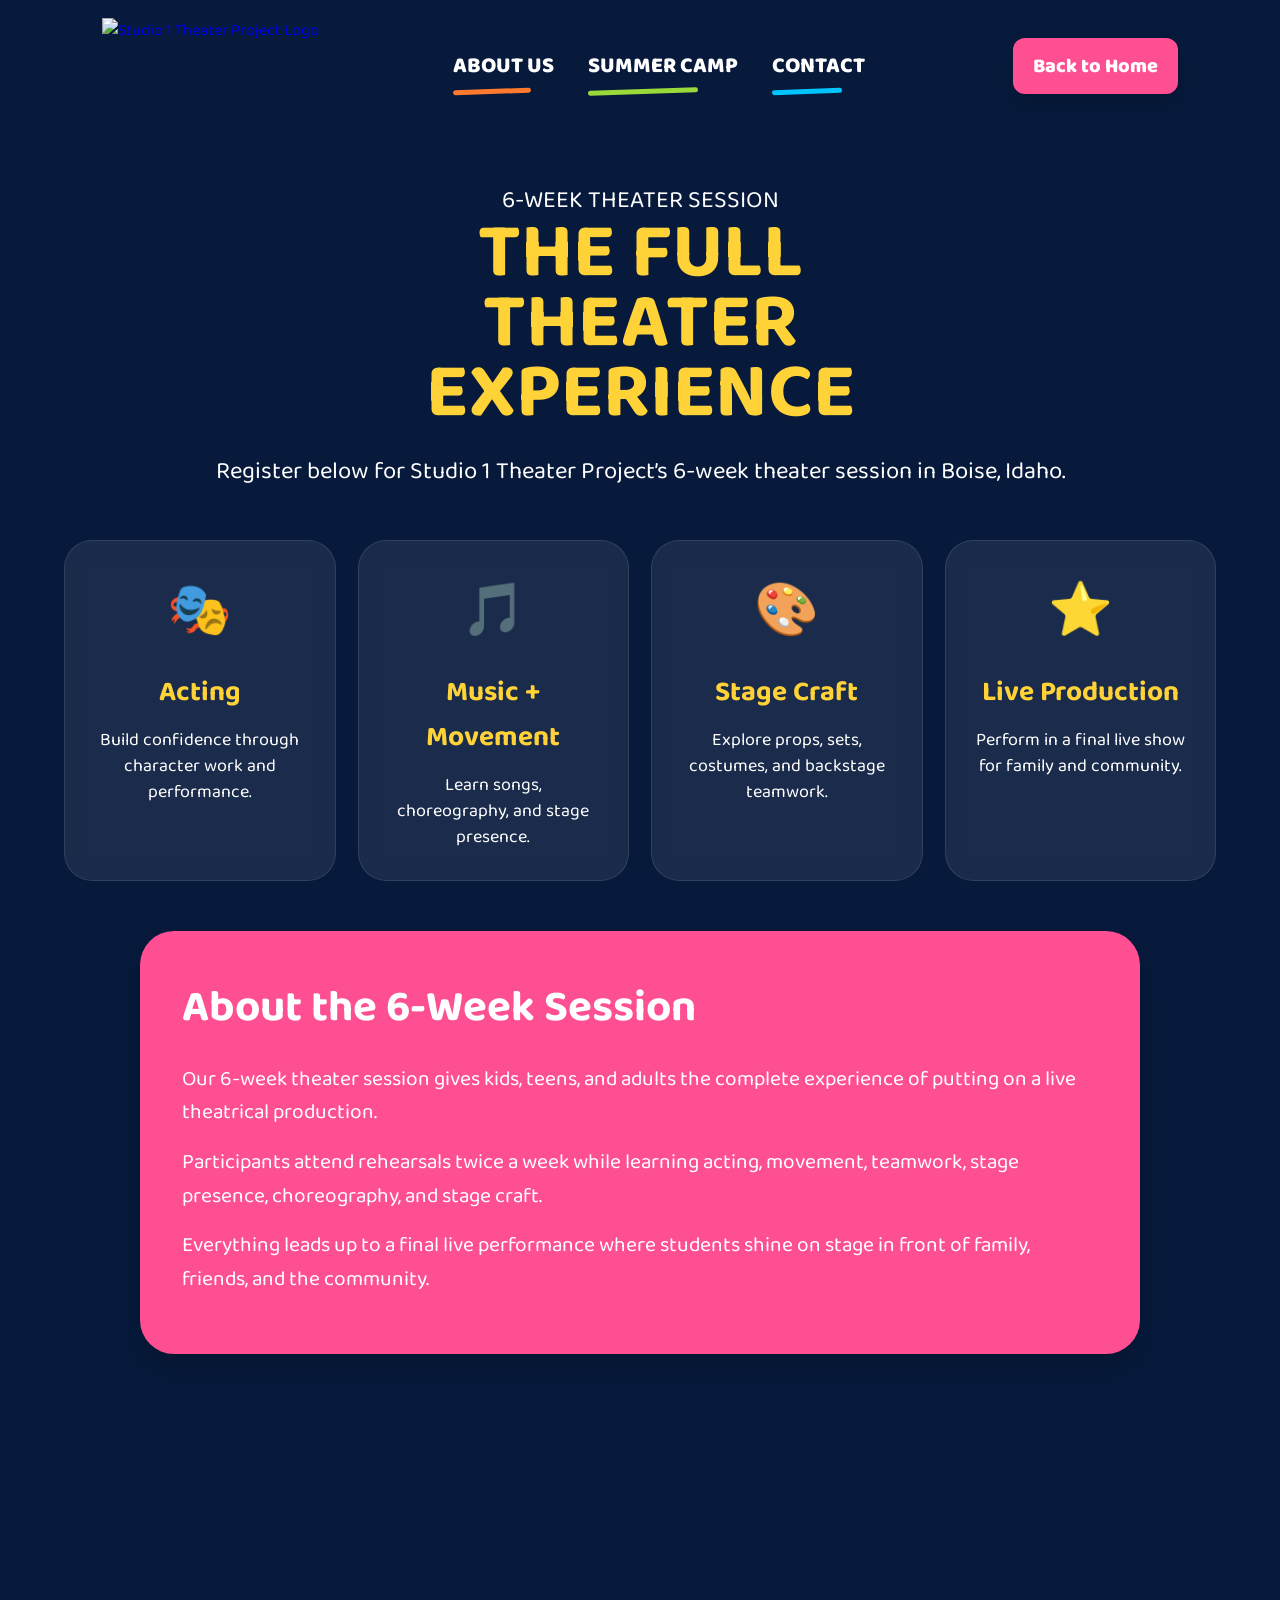
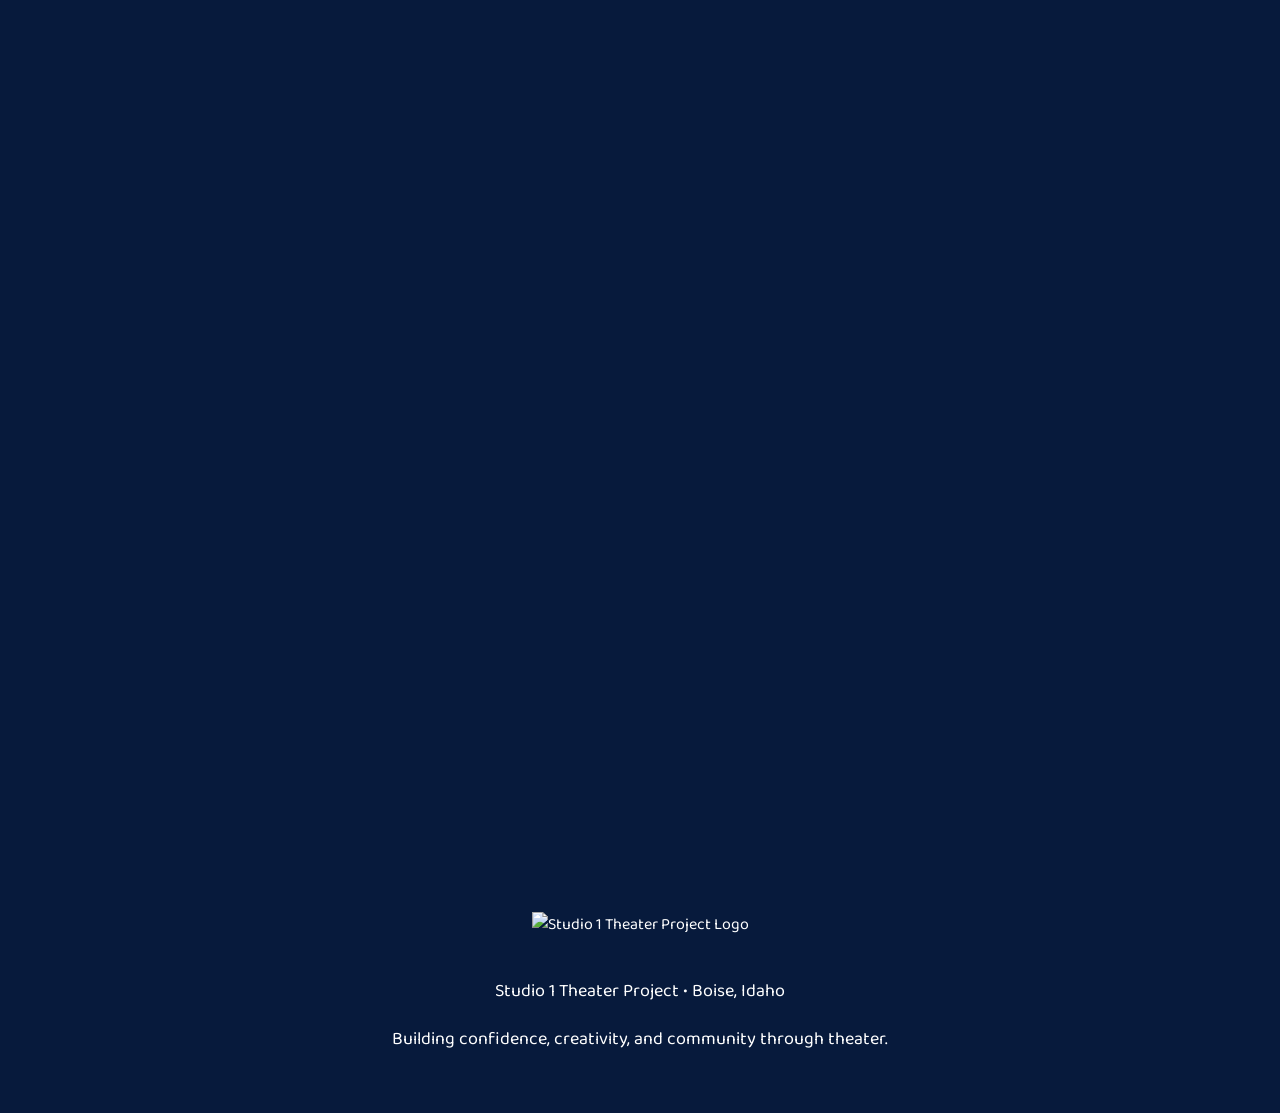
==== 6-week-registration.html @ 3c1af11d "updated theater website" ====
<!DOCTYPE html>
<html lang="en">

<head>
  <meta charset="UTF-8">
  <meta name="viewport" content="width=device-width, initial-scale=1.0">
  <title>6-Week Theater Session Registration | Studio 1 Theater Project</title>

  <link rel="stylesheet" href="style.css">
</head>

<body>

  <!-- HEADER -->

  <header class="navbar registration-navbar">

    <div class="logo">
      <a href="/" class="logo-link">
          <img 
            src=  https://images.squarespace-cdn.com/content/v1/69f903c3f4f4df060207f9d8/ba1ce692-1269-4036-9e76-4403445f4faf/ChatGPT+Image+May+4%2C+2026%2C+03_07_23+PM.png?format=1500w
 
            alt="Studio 1 Theater Project Logo"
            class="site-logo"
          >
        </a>
    </div>
<nav class="fun-nav">


  <a href="index.html#about" class="nav-pink">
    About Us
    <span></span>
  </a>

 <a href="summer-camp-registration.html" class="nav-green">
    Summer Camp
    <span></span>
  </a>

  <a href="index.html#contact" class="nav-blue">
    Contact
    <span></span>
  </a>


</nav>
    <nav>
      <a href="index.html" class="register-btn">
        Back to Home
      </a>
    </nav>

  </header>

  <!-- PAGE -->

  <section class="production-registration-page">

    <div class="production-registration-header">

      <p class="registration-tag">
        6-WEEK THEATER SESSION
      </p>

      <h1>
        THE FULL<br>
        THEATER<br>
        EXPERIENCE
      </h1>

      <p>
        Register below for Studio 1 Theater Project’s 6-week theater session
        in Boise, Idaho.
      </p>

    </div>

    <!-- EXPERIENCE CARDS -->

    <div class="production-experience-grid">

      <div class="production-experience-card">
        <span>🎭</span>
        <h3>Acting</h3>
        <p>Build confidence through character work and performance.</p>
      </div>

      <div class="production-experience-card">
        <span>🎵</span>
        <h3>Music + Movement</h3>
        <p>Learn songs, choreography, and stage presence.</p>
      </div>

      <div class="production-experience-card">
        <span>🎨</span>
        <h3>Stage Craft</h3>
        <p>Explore props, sets, costumes, and backstage teamwork.</p>
      </div>

      <div class="production-experience-card">
        <span>⭐</span>
        <h3>Live Production</h3>
        <p>Perform in a final live show for family and community.</p>
      </div>

    </div>

    <!-- INFO BOX -->

    <div class="production-info-box">

      <h2>About the 6-Week Session</h2>

      <p>
        Our 6-week theater session gives kids, teens, and adults the complete
        experience of putting on a live theatrical production.
      </p>

      <p>
        Participants attend rehearsals twice a week while learning acting,
        movement, teamwork, stage presence, choreography, and stage craft.
      </p>

      <p>
        Everything leads up to a final live performance where students shine
        on stage in front of family, friends, and the community.
      </p>

    </div>

    <!-- FORM -->

    <div class="registration-frame-wrapper">

      <iframe 
        src="https://quest-academy-learning-center.dreamclass.io/pages/admissions-v2/form/kKLDUQ"
        width="100%"
        height="950"
        frameborder="0">
      </iframe>

    </div>

  </section>

  <!-- FOOTER -->

  <footer class="site-footer">

    <img 
            src=  https://images.squarespace-cdn.com/content/v1/69f903c3f4f4df060207f9d8/ba1ce692-1269-4036-9e76-4403445f4faf/ChatGPT+Image+May+4%2C+2026%2C+03_07_23+PM.png?format=1500w
      alt="Studio 1 Theater Project Logo"
      class="footer-logo"
    >

    <p>
      Studio 1 Theater Project • Boise, Idaho
    </p>

    <p>
      Building confidence, creativity, and community through theater.
    </p>

  </footer>

</body>

</html>
---- style.css ----
@import url('https://fonts.googleapis.com/css2?family=Baloo+2:wght@400;600;700;800&display=swap');

*{
  margin:0;
  padding:0;
  box-sizing:border-box;
}

body{
  font-family:'Baloo 2', cursive;
  background:#fff8ec;
  color:#0a1f44;
}

/* NAVBAR */
.hero h2{
  font-size:68px;
}

.hero-image{
  height:380px;
}

/* FUN NAVIGATION */

.fun-nav{
  display:flex;
  align-items:center;
  gap:34px;
  flex-wrap:wrap;
}

.fun-nav a{
  position:relative;
  color:white;
  text-decoration:none;
  font-size:22px;
  font-weight:900;
  text-transform:uppercase;
  transition:.2s;
}

.fun-nav a:hover{
  transform:translateY(-2px);
}

/* UNDERLINES */

.fun-nav a span{
  position:absolute;
  left:0;
  bottom:-10px;
  height:5px;
  border-radius:999px;
  transform:rotate(-2deg);
}

/* COLORS */

.nav-home span{
  width:52px;
  background:#ffd338;
}

.nav-pink span{
  width:78px;
  background:#ff7a2f;
}

.nav-green span{
  width:110px;
  background:#9ad93a;
}

.nav-blue span{
  width:70px;
  background:#00c4ff;
}

/* REGISTER BUTTON */

.register-btn{
  background:#ff4f93;
  color:white;
  padding:16px 28px;
  border-radius:18px;
  font-size:20px;
  font-weight:900;
  margin-left:15px;
  box-shadow:0 10px 20px rgba(0,0,0,.15);
}

.register-btn:hover{
  background:#ff2f7d;
  transform:scale(1.05);
}

.logo-link {
  display: flex;
  align-items: center;
  text-decoration: none;
}

.site-logo {
  max-height: 145px;
  width: auto;
  display: block;
}

.header-nav {
  display: flex;
  gap: 30px;
}

.header-nav a {
  color: white;
  text-decoration: none;
  font-size: 16px;
  font-weight: 600;
  transition: opacity 0.3s ease;
}

.header-nav a:hover {
  opacity: 0.7;
}

@media screen and (max-width: 768px) {
  .custom-header {
    padding: 15px 20px;
  }

  .site-logo {
    max-height: 55px;
  }

  .header-nav {
    gap: 15px;
  }

  .header-nav a {
    font-size: 14px;
  }
}

.navbar{
    background:#071a3c;
    color:white;
    display:flex;
    justify-content:space-between;
    align-items:center;
    padding:18px 5%;
 
  }
.header-title-text {
    display: none !important;
  }
  
  .header-title-logo img {
    display: block !important;
    max-height: 70px !important;
    width: auto !important;
  }

.logo{
  display:flex;
  align-items:center;
  gap:12px;
}

.logo h1{
  font-size:32px;
  line-height:1;
}

.logo p{
  color:#ffd338;
  font-weight:800;
  letter-spacing:2px;
}

.star{
  font-size:40px;
}

nav{
  display:flex;
  gap:24px;
  align-items:center;
  flex-wrap:wrap;
}

nav a{
  color:white;
  text-decoration:none;
  font-weight:700;
}

.register-btn{
  background:#ff4f93;
  padding:12px 20px;
  border-radius:12px;
}

/* HERO */

html{
    scroll-behavior:smooth;
  }

.hero{
  background:#071a3c;
  color:white;
  display:grid;
  grid-template-columns:1fr 1fr;
  gap:50px;
  padding:80px 5%;
  align-items:center;
}

.hero h2{
  font-size:90px;
  line-height:.9;
  margin-bottom:30px;
}

.pink{
  color:#ff4f93;
}

.yellow{
  color:#ffd338;
}

.hero p{
  font-size:24px;
  line-height:1.5;
  margin-bottom:30px;
}

.main-btn{
  background:#ff4f93;
  color:white;
  padding:18px 28px;
  border-radius:18px;
  text-decoration:none;
  display:inline-block;
  font-weight:800;
}

.hero-image{
  background:#173d75;
  border-radius:30px;
  height:500px;
  display:flex;
  align-items:center;
  justify-content:center;
  font-size:32px;
  font-weight:800;
  border:5px dashed white;
}


/* NEW SUMMER CAMP SECTION */

.summer-camp-new{
    background:#dff6ff;
    padding:100px 5%;
    display:grid;
    grid-template-columns:1.1fr .9fr;
    gap:70px;
    align-items:center;
  }
  
  .camp-label{
    color:#071a3c;
    font-size:22px;
    font-weight:900;
    letter-spacing:3px;
    margin-bottom:18px;
  }
  
  .summer-left h2{
    color:#071a3c;
    font-size:64px;
    line-height:1;
    margin-bottom:28px;
    font-weight:900;
  }
  
  .camp-description{
    color:#243b5a;
    font-size:23px;
    line-height:1.55;
    max-width:780px;
    margin-bottom:35px;
  }
  
  .camp-details-row{
    display:grid;
    grid-template-columns:repeat(3,1fr);
    gap:20px;
    margin-bottom:35px;
  }
  
  .camp-detail-card{
    background:white;
    border-radius:24px;
    padding:26px;
    box-shadow:0 10px 24px rgba(0,0,0,.08);
  }
  
  .camp-detail-card h3{
    color:#ff4f93;
    font-size:30px;
    margin-bottom:12px;
    font-weight:900;
  }
  
  .camp-detail-card p{
    color:#071a3c;
    font-size:20px;
    font-weight:700;
    line-height:1.3;
  }
  
  .camp-register-btn{
    display:inline-block;
    background:#ffd338;
    color:#071a3c;
    text-decoration:none;
    padding:18px 34px;
    border-radius:20px;
    font-size:22px;
    font-weight:900;
    text-transform:uppercase;
    box-shadow:0 10px 22px rgba(0,0,0,.1);
    transition:.2s;
  }
  
  .camp-register-btn:hover{
    transform:scale(1.05);
  }
  
  /* EXPECT CARD */
  
  .summer-expect-card{
    background:white;
    border-radius:34px;
    padding:42px;
    box-shadow:0 14px 30px rgba(0,0,0,.1);
    transform:rotate(1.5deg);
  }
  
  .summer-expect-card h3{
    color:#ff4f93;
    font-size:42px;
    margin-bottom:25px;
    font-weight:900;
  }
  
  .summer-expect-card ul{
    list-style:none;
    display:flex;
    flex-direction:column;
    gap:18px;
  }
  
  .summer-expect-card li{
    color:#071a3c;
    font-size:22px;
    line-height:1.35;
    font-weight:700;
  }
  
  .age-note{
    display:inline-block;
    margin-top:30px;
    background:#7439bf;
    color:white;
    padding:12px 22px;
    border-radius:999px;
    font-size:20px;
    font-weight:900;
  }
  
  /* MOBILE */
  
  @media(max-width:900px){
  
    .summer-camp-new{
      grid-template-columns:1fr;
      padding:75px 5%;
    }
  
    .summer-left h2{
      font-size:46px;
    }
  
    .camp-details-row{
      grid-template-columns:1fr;
    }
  
    .summer-expect-card{
      transform:none;
    }
  
  }
/* PRODUCTION SECTION */

.production-section{
    position:relative;
    overflow:hidden;
    background:#071a3c;
    padding:110px 5%;
    display:grid;
    grid-template-columns:1fr 1fr;
    gap:70px;
    align-items:center;
  }
  
  .production-overlay{
    position:absolute;
    inset:0;
    background:
      radial-gradient(circle at top left, rgba(255,211,56,.18), transparent 25%),
      radial-gradient(circle at bottom right, rgba(255,79,147,.15), transparent 30%);
    pointer-events:none;
  }
  
  .production-content{
    position:relative;
    z-index:2;
    color:white;
  }
  
  .production-tag{
    display:inline-block;
    background:#ff4f93;
    color:white;
    padding:12px 20px;
    border-radius:999px;
    font-weight:900;
    font-size:18px;
    margin-bottom:25px;
  }
  
  .production-content h2{
    font-size:82px;
    line-height:.9;
    margin-bottom:30px;
    color:#ffd338;
  }
  
  .production-content p{
    font-size:22px;
    line-height:1.6;
    margin-bottom:18px;
    max-width:650px;
    color:white;
  }
  
  .production-btn{
    display:inline-block;
    margin-top:20px;
    background:#ffd338;
    color:#071a3c;
    text-decoration:none;
    padding:18px 30px;
    border-radius:18px;
    font-size:20px;
    font-weight:900;
    transition:.2s;
  }
  
  .production-btn:hover{
    transform:scale(1.05);
  }
  
  /* TIMELINE */
  
  .timeline{
    position:relative;
    z-index:2;
  }
  
  .timeline-item{
    display:flex;
    gap:22px;
    align-items:flex-start;
    background:rgba(255,255,255,.08);
    border:1px solid rgba(255,255,255,.12);
    border-radius:24px;
    padding:24px;
    backdrop-filter:blur(8px);
  }
  
  .timeline-icon{
    min-width:75px;
    height:75px;
    border-radius:50%;
    background:#ffd338;
    color:#071a3c;
    display:flex;
    align-items:center;
    justify-content:center;
    font-size:34px;
  }
  
  .timeline-item h3{
    font-size:30px;
    margin-bottom:8px;
    color:white;
    text-transform:uppercase;
  }
  
  .timeline-item p{
    color:white;
    font-size:18px;
    line-height:1.5;
  }
  
  .timeline-line{
    width:6px;
    height:40px;
    background:#ff4f93;
    margin:0 auto;
    border-radius:999px;
  }
  
  @media(max-width:900px){
  
    .production-section{
      grid-template-columns:1fr;
    }
  
    .production-content h2{
      font-size:58px;
    }
  
  }

  /* CONTACT SECTION */

.contact-section{
    background:#fff8ec;
    padding:100px 5%;
    display:grid;
    grid-template-columns:1fr 1fr;
    gap:60px;
    align-items:start;
  }
  
  .contact-tag{
    display:inline-block;
    background:#ff4f93;
    color:white;
    padding:12px 20px;
    border-radius:999px;
    font-size:18px;
    font-weight:900;
    margin-bottom:25px;
  }
  
  .contact-left h2{
    font-size:72px;
    line-height:.92;
    color:#071a3c;
    margin-bottom:28px;
  }
  
  .contact-left p{
    font-size:22px;
    line-height:1.6;
    color:#243b5a;
    margin-bottom:18px;
    max-width:650px;
  }
  
  .contact-info{
    margin-top:35px;
    display:flex;
    flex-direction:column;
    gap:22px;
  }
  
  .contact-item{
    display:flex;
    gap:18px;
    align-items:flex-start;
  }
  
  .contact-item span{
    font-size:34px;
  }
  
  .contact-item h3{
    font-size:24px;
    color:#071a3c;
    margin-bottom:4px;
  }
  
  .contact-item p{
    font-size:20px;
    margin:0;
  }
  
  /* FORM */
  
  .contact-form-box{
    background:#071a3c;
    border-radius:32px;
    padding:40px;
    color:white;
    box-shadow:0 14px 30px rgba(0,0,0,.12);
  }
  
  .contact-form-box h3{
    font-size:42px;
    margin-bottom:25px;
  }
  
  .contact-form-box form{
    display:flex;
    flex-direction:column;
    gap:18px;
  }
  
  .contact-form-box input,
  .contact-form-box textarea{
    border:none;
    border-radius:18px;
    padding:18px;
    font-size:18px;
    font-family:inherit;
  }
  
  .contact-form-box textarea{
    min-height:180px;
    resize:vertical;
  }
  
  .contact-form-box button{
    background:#ffd338;
    color:#071a3c;
    border:none;
    border-radius:18px;
    padding:18px 24px;
    font-size:20px;
    font-weight:900;
    cursor:pointer;
    transition:.2s;
  }
  
  .contact-form-box button:hover{
    transform:scale(1.03);
  }
  
  /* FOOTER */
  
  .site-footer{
    background:#071a3c;
    color:white;
    text-align:center;
    padding:50px 5%;
  }
  
  .footer-logo{
    height:95px;
    width:auto;
    margin-bottom:20px;
  }
  
  .site-footer p{
    font-size:18px;
    margin-bottom:10px;
  }
  
  /* MOBILE */
  
  @media(max-width:900px){
  
    .contact-section{
      grid-template-columns:1fr;
    }
  
    .contact-left h2{
      font-size:52px;
    }
  
  }
/* FOOTER */

footer{
  background:#071a3c;
  color:white;
  padding:50px 5%;
  text-align:center;
}

footer p{
  margin-top:20px;
  font-size:20px;
}



/* ABOUT / PROGRAMS */

.about-section{
    padding:80px 5%;
    background:#fff8ec;
  }
  
  .about-intro{
    max-width:950px;
    margin-bottom:50px;
  }
  
  .about-intro h3{
    font-size:52px;
    margin-bottom:20px;
    color:#071a3c;
  }
  
  .about-intro p{
    font-size:22px;
    line-height:1.5;
    margin-bottom:18px;
    color:#243b5a;
  }
  
  .program-cards{
    display:grid;
    grid-template-columns:repeat(2,1fr);
    gap:30px;
  }
  
  .program-card{
    border-radius:28px;
    padding:35px;
    color:white;
    box-shadow:0 12px 24px rgba(0,0,0,.1);
  }
  
  .program-card h4{
    font-size:38px;
    line-height:1.1;
    margin-bottom:20px;
  }
  
  .program-card p{
    font-size:21px;
    line-height:1.45;
    margin-bottom:15px;
  }
  
  .pink-card{
    background:#ff4f93;
  }
  
  .blue-card{
    background:#0799b7;
  }
  
  .age-badge{
    display:inline-block;
    background:#ffd338;
    color:#071a3c;
    padding:12px 18px;
    border-radius:999px;
    font-weight:800;
    font-size:20px;
    margin-top:10px;
  }
  
  @media(max-width:900px){
    .program-cards{
      grid-template-columns:1fr;
    }
  
    .about-intro h3{
      font-size:42px;
    }
  }

  .about-fun-section{
    background:#fff8ec;
    padding:80px 5%;
    display:grid;
    grid-template-columns:1fr 1fr;
    gap:55px;
    align-items:center;
    position:relative;
  }
  
  .about-copy h2{
    font-size:56px;
    line-height:1.05;
    color:#7038bd;
    margin-bottom:25px;
    font-weight:900;
  }
  
  .about-copy h2 span{
    color:#0799b7;
  }
  
  .about-copy p{
    font-size:21px;
    line-height:1.55;
    color:#10294f;
    margin-bottom:16px;
    max-width:650px;
  }
  
  .about-highlight-grid{
    display:grid;
    grid-template-columns:1fr 1fr;
    gap:22px;
  }
  
  .highlight-box{
    min-height:145px;
    border-radius:22px;
    padding:25px;
    display:flex;
    align-items:center;
    gap:18px;
    color:#071a3c;
    box-shadow:0 10px 20px rgba(0,0,0,.08);
    transform:rotate(-1deg);
  }
  
  .highlight-box:nth-child(even){
    transform:rotate(1deg);
  }
  
  .highlight-box span{
    font-size:48px;
    line-height:1;
  }
  
  .highlight-box h3{
    font-size:28px;
    line-height:1.05;
    text-transform:uppercase;
    font-weight:900;
  }
  
  .yellow-box{
    background:#ffd338;
  }
  
  .pink-box{
    background:#ff4f93;
    color:white;
  }
  
  .teal-box{
    background:#0799b7;
    color:white;
  }
  
  .purple-box{
    background:#7439bf;
    color:white;
  }
  
  @media(max-width:900px){
    .about-fun-section{
      grid-template-columns:1fr;
    }
  
    .about-copy h2{
      font-size:42px;
    }
  
    .about-highlight-grid{
      grid-template-columns:1fr;
    }
  }

/* SUMMER CAMP REGISTRATION PAGE */

.summer-registration-page{
  background:#dff6ff;
  min-height:100vh;
  padding:70px 5% 100px;
}

.summer-registration-header{
  text-align:center;
  max-width:950px;
  margin:0 auto 45px;
}

.summer-registration-header h1{
  color:#071a3c;
  font-size:72px;
  line-height:.95;
  margin-bottom:25px;
}

.summer-registration-header p{
  color:#243b5a;
  font-size:24px;
  line-height:1.5;
}

.summer-registration-details{
  max-width:1100px;
  margin:0 auto 45px;
  display:grid;
  grid-template-columns:repeat(4,1fr);
  gap:20px;
}

.summer-detail-card{
  background:white;
  border-radius:24px;
  padding:28px;
  text-align:center;
  box-shadow:0 10px 24px rgba(0,0,0,.08);
}

.summer-detail-card h3{
  color:#ff4f93;
  font-size:30px;
  margin-bottom:10px;
}

.summer-detail-card p{
  color:#071a3c;
  font-size:24px;
  font-weight:900;
}

.summer-registration-info{
  max-width:1000px;
  margin:0 auto 45px;
  background:#071a3c;
  color:white;
  padding:38px;
  border-radius:32px;
  box-shadow:0 14px 30px rgba(0,0,0,.12);
}

.summer-registration-info h2{
  color:#ffd338;
  font-size:42px;
  margin-bottom:18px;
}

.summer-registration-info p{
  font-size:21px;
  line-height:1.55;
  margin-bottom:14px;
}

@media(max-width:900px){
  .summer-registration-header h1{
    font-size:48px;
  }

  .summer-registration-details{
    grid-template-columns:1fr;
  }
}

/* 6 WEEK REGISTRATION PAGE */

.production-registration-page{
  background:#071a3c;
  min-height:100vh;
  padding:70px 5% 100px;
}

.production-registration-header{
  text-align:center;
  max-width:950px;
  margin:0 auto 50px;
}

.production-registration-header h1{
  color:#ffd338;
  font-size:78px;
  line-height:.9;
  margin-bottom:24px;
}

.production-registration-header p{
  color:white;
  font-size:24px;
  line-height:1.5;
}

/* EXPERIENCE GRID */

.production-experience-grid{
  max-width:1200px;
  margin:0 auto 50px;
  display:grid;
  grid-template-columns:repeat(4,1fr);
  gap:22px;
}

.production-experience-card{
  background:rgba(255,255,255,.08);
  border:1px solid rgba(255,255,255,.1);
  backdrop-filter:blur(10px);
  border-radius:28px;
  padding:30px;
  text-align:center;
}

.production-experience-card span{
  font-size:52px;
  display:block;
  margin-bottom:16px;
}

.production-experience-card h3{
  color:#ffd338;
  font-size:28px;
  margin-bottom:12px;
}

.production-experience-card p{
  color:white;
  font-size:18px;
  line-height:1.45;
}

/* INFO BOX */

.production-info-box{
  max-width:1000px;
  margin:0 auto 50px;
  background:#ff4f93;
  color:white;
  padding:42px;
  border-radius:34px;
  box-shadow:0 16px 30px rgba(0,0,0,.18);
}

.production-info-box h2{
  font-size:44px;
  margin-bottom:20px;
}

.production-info-box p{
  font-size:21px;
  line-height:1.6;
  margin-bottom:16px;
}

/* MOBILE */

@media(max-width:900px){

  .production-registration-header h1{
    font-size:52px;
  }

  .production-experience-grid{
    grid-template-columns:1fr;
  }

}

/* FINAL HERO FIT FIX */

.navbar{
  padding:18px 8% 0;
  min-height:auto;
}

.logo img{
  height:95px;
  width:auto;
}

.hero{
  min-height:calc(100vh - 115px);
  padding:20px 5% 30px;
  display:grid;
  grid-template-columns:1fr 1fr;
  align-items:center;
  gap:55px;
}

.hero h2{
  font-size:70px;
  line-height:.92;
  margin-bottom:28px;
}

.hero p{
  font-size:21px;
  line-height:1.45;
  margin-bottom:24px;
  max-width:650px;
}

.hero-image{
  height:390px;
  max-height:42vh;
}

.hero-left{
  transform:translateY(-20px);
}

.hero-right{
  transform:translateY(-10px);
}
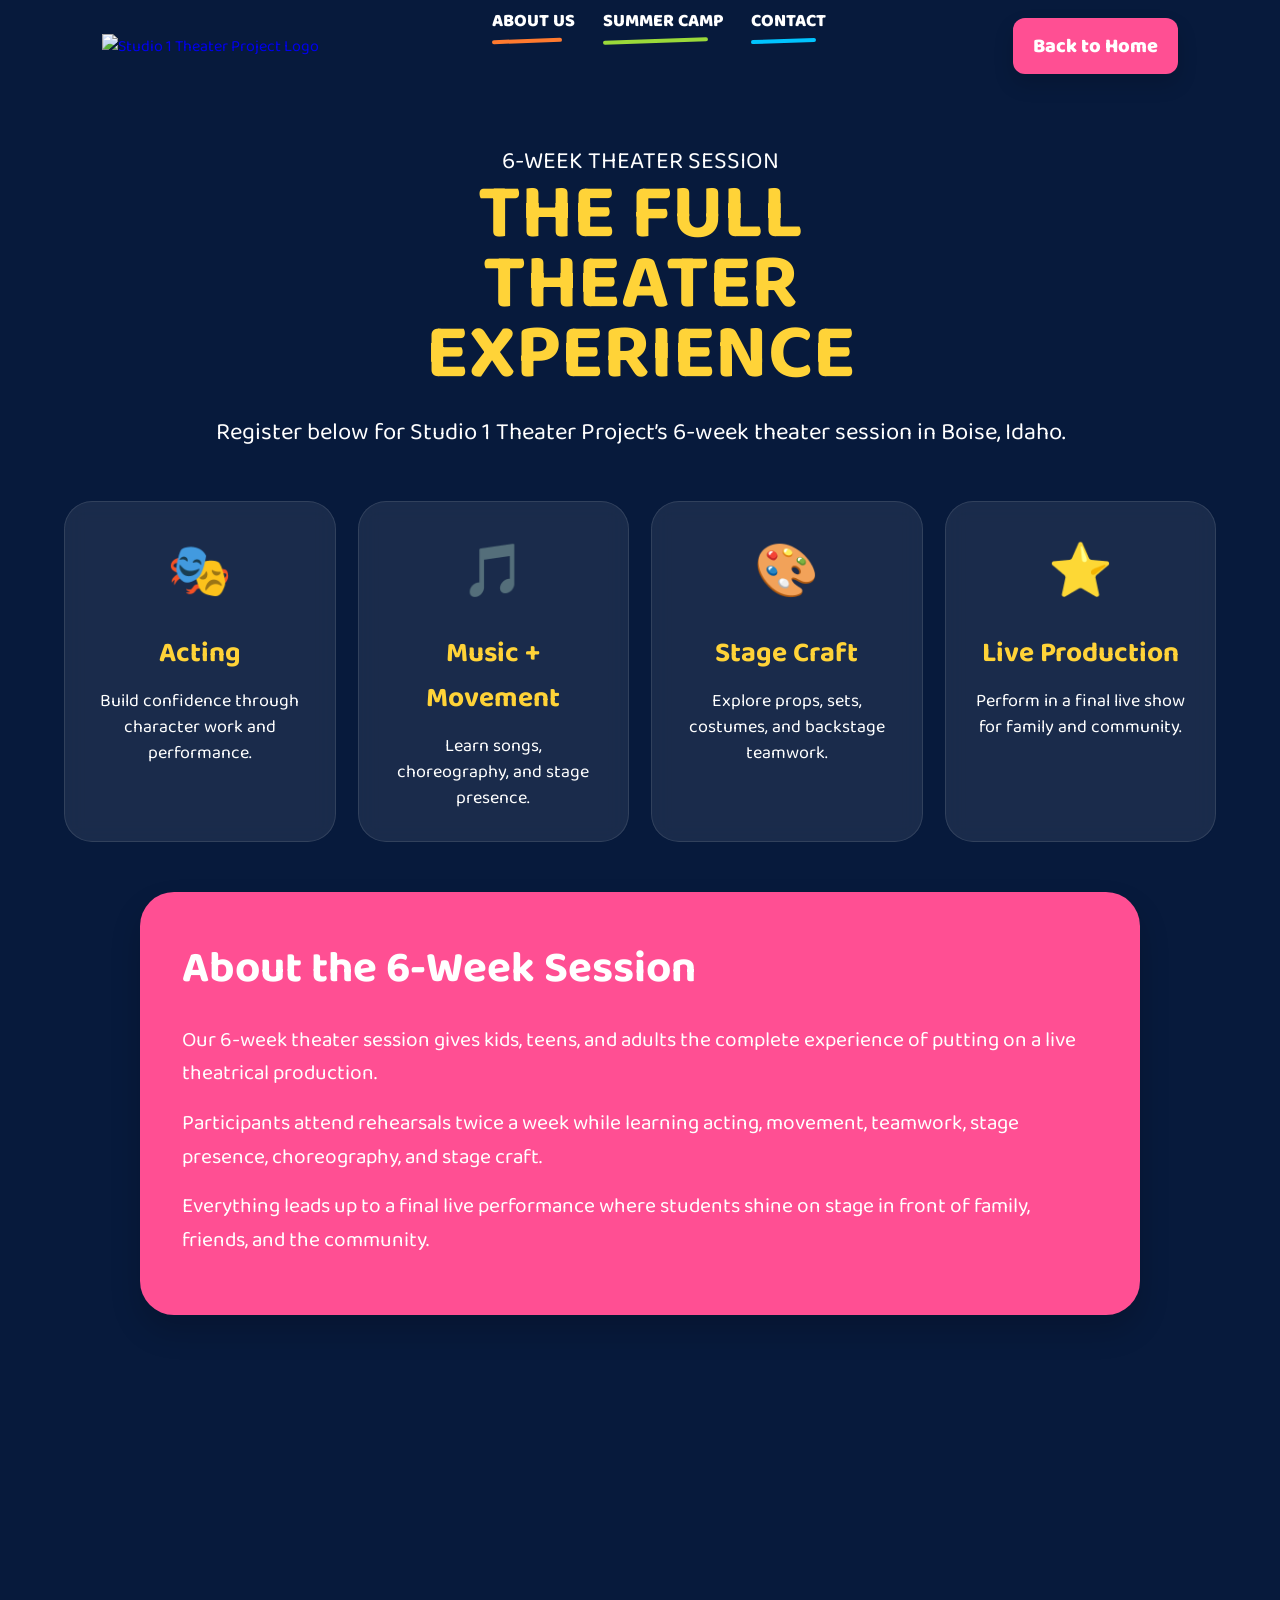
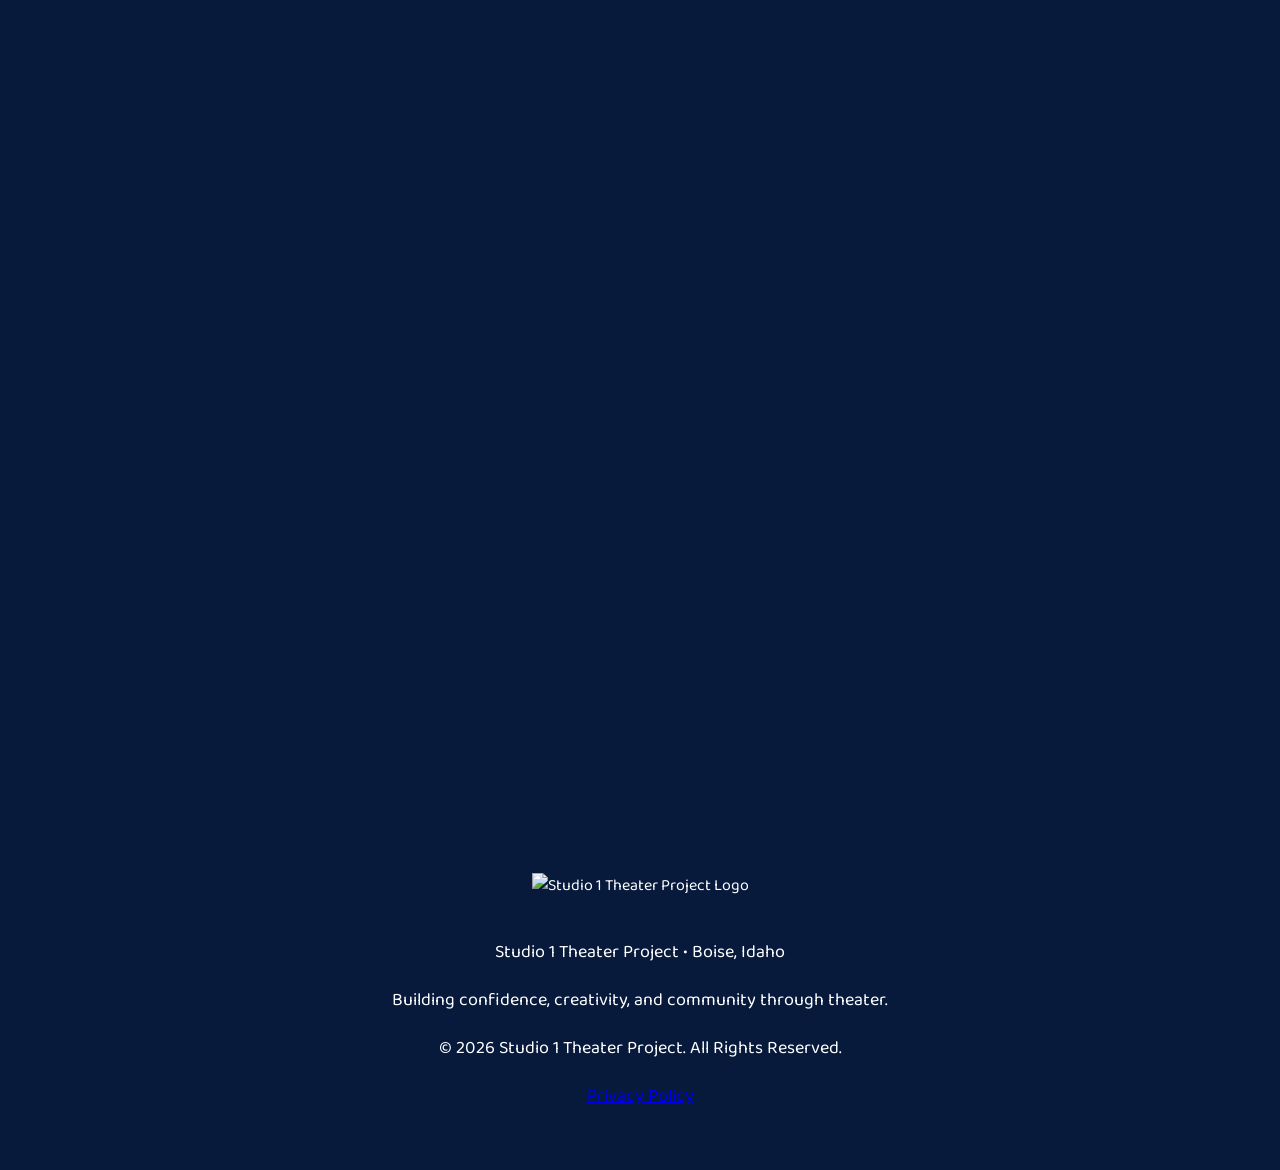
==== commit 81c2d1da: "added privacy policy and cr" ====
--- a/6-week-registration.html
+++ b/6-week-registration.html
@@ -161,6 +161,10 @@
     <p>
       Building confidence, creativity, and community through theater.
     </p>
+    <p>© 2026 Studio 1 Theater Project. All Rights Reserved.</p>
+<p>
+      <a href="privacy.html">Privacy Policy</a>
+    </p>
 
   </footer>
 
--- a/style.css
+++ b/style.css
@@ -16,9 +16,45 @@
 .hero h2{
   font-size:68px;
 }
+.hero-image::before{
+  content:"";
+  position:absolute;
+  inset:0;
+  background:radial-gradient(circle, rgba(255,211,56,.22), transparent 65%);
+  z-index:-1;
+}
+.hero-image::before{
+  content:"";
+  position:absolute;
+  width:500px;
+  height:500px;
+  background:radial-gradient(
+    circle,
+    rgba(255,211,56,.22) 0%,
+    rgba(255,79,147,.12) 35%,
+    transparent 70%
+  );
+
+  top:50%;
+  left:50%;
+  transform:translate(-50%,-50%);
+  z-index:-1;
+}
 
 .hero-image{
-  height:380px;
+  height:730px;
+  border-radius:40px;
+
+  background-image:url("images/hero-kids2.png");
+  background-size:contain;
+  background-repeat:no-repeat;
+  background-position:center bottom;
+  position:relative;
+
+  transform:scale(1.45);
+  transform-origin:center;
+  transform:scale(1.45) translateY(-180px);
+   rotate:-2deg;
 }
 
 /* FUN NAVIGATION */
@@ -26,15 +62,17 @@
 .fun-nav{
   display:flex;
   align-items:center;
-  gap:34px;
+  gap:28px;
   flex-wrap:wrap;
-}
+   transform:translateY(-25px);
+}
+
 
 .fun-nav a{
   position:relative;
   color:white;
   text-decoration:none;
-  font-size:22px;
+  font-size:18px;
   font-weight:900;
   text-transform:uppercase;
   transition:.2s;
@@ -49,32 +87,36 @@
 .fun-nav a span{
   position:absolute;
   left:0;
-  bottom:-10px;
-  height:5px;
+
+ 
   border-radius:999px;
   transform:rotate(-2deg);
+   height:4px;
+  bottom:-8px;
 }
 
 /* COLORS */
 
 .nav-home span{
-  width:52px;
+  width:85px;
   background:#ffd338;
 }
 
 .nav-pink span{
-  width:78px;
+  width:70px;
   background:#ff7a2f;
 }
 
 .nav-green span{
-  width:110px;
+  width:105px;
   background:#9ad93a;
+  transform:rotate(1deg);
 }
 
 .nav-blue span{
-  width:70px;
+ width:65px;
   background:#00c4ff;
+   transform:rotate(-3deg);
 }
 
 /* REGISTER BUTTON */
@@ -102,7 +144,7 @@
 }
 
 .site-logo {
-  max-height: 145px;
+  max-height: 170px;
   width: auto;
   display: block;
 }
@@ -157,7 +199,7 @@
   
   .header-title-logo img {
     display: block !important;
-    max-height: 70px !important;
+    max-height: 100px !important;
     width: auto !important;
   }
 
@@ -247,17 +289,7 @@
   font-weight:800;
 }
 
-.hero-image{
-  background:#173d75;
-  border-radius:30px;
-  height:500px;
-  display:flex;
-  align-items:center;
-  justify-content:center;
-  font-size:32px;
-  font-weight:800;
-  border:5px dashed white;
-}
+
 
 
 /* NEW SUMMER CAMP SECTION */
@@ -1075,10 +1107,7 @@
   min-height:auto;
 }
 
-.logo img{
-  height:95px;
-  width:auto;
-}
+
 
 .hero{
   min-height:calc(100vh - 115px);
@@ -1102,10 +1131,6 @@
   max-width:650px;
 }
 
-.hero-image{
-  height:390px;
-  max-height:42vh;
-}
 
 .hero-left{
   transform:translateY(-20px);
@@ -1113,4 +1138,407 @@
 
 .hero-right{
   transform:translateY(-10px);
-}+}
+
+/* =========================
+   MOBILE RESPONSIVE FIXES
+========================= */
+
+@media(max-width:900px){
+
+  /* NAVBAR */
+
+  .navbar{
+    padding:18px 5% 10px;
+    flex-wrap:wrap;
+    gap:20px;
+    justify-content:center;
+    text-align:center;
+  }
+
+  .logo{
+    width:100%;
+    display:flex;
+    justify-content:center;
+  }
+
+  .logo img{
+    height: 115px;
+    width:auto;
+  }
+
+  /* ONLY KEEP REGISTER BUTTON */
+
+  .fun-nav{
+    width:100%;
+    justify-content:center;
+  }
+
+  .fun-nav a:not(.register-btn){
+    display:none;
+  }
+
+  .register-btn{
+    font-size:18px;
+    padding:14px 22px;
+    margin-left:0;
+  }
+
+  /* HERO */
+
+  .hero{
+    grid-template-columns:1fr;
+    text-align:center;
+    padding:35px 5% 45px;
+    min-height:auto;
+    gap:35px;
+  }
+
+  .hero-left{
+    transform:none;
+  }
+
+  .hero-right{
+    transform:none;
+  }
+
+  .hero h2{
+    font-size:52px;
+    line-height:.95;
+    margin-bottom:22px;
+  }
+
+  .hero p{
+    font-size:20px;
+    line-height:1.5;
+    max-width:100%;
+    margin-bottom:24px;
+  }
+
+  .hero-image{
+    height:300px;
+    max-height:none;
+    font-size:28px;
+  }
+
+  /* ABOUT */
+
+  .about-fun-section{
+    grid-template-columns:1fr;
+    gap:35px;
+    padding:65px 5%;
+  }
+
+  .about-copy h2{
+    font-size:42px;
+  }
+
+  .about-copy p{
+    font-size:20px;
+  }
+
+  .about-highlight-grid{
+    grid-template-columns:1fr;
+  }
+
+  /* SUMMER CAMP */
+
+  .summer-camp-new{
+    grid-template-columns:1fr;
+    gap:40px;
+    padding:70px 5%;
+  }
+
+  .summer-left h2{
+    font-size:44px;
+  }
+
+  .camp-description{
+    font-size:20px;
+  }
+
+  .camp-details-row{
+    grid-template-columns:1fr;
+  }
+
+  .camp-detail-card h3{
+    font-size:26px;
+  }
+
+  .camp-detail-card p{
+    font-size:20px;
+  }
+
+  .summer-expect-card{
+    transform:none;
+    padding:32px;
+  }
+
+  .summer-expect-card h3{
+    font-size:34px;
+  }
+
+  .summer-expect-card li{
+    font-size:20px;
+  }
+
+  /* PRODUCTION SECTION */
+
+  .production-section{
+    grid-template-columns:1fr;
+    gap:45px;
+    padding:75px 5%;
+  }
+
+  .production-content h2{
+    font-size:52px;
+  }
+
+  .production-content p{
+    font-size:20px;
+  }
+
+  .timeline-item{
+    padding:20px;
+  }
+
+  .timeline-item h3{
+    font-size:24px;
+  }
+
+  .timeline-item p{
+    font-size:17px;
+  }
+
+  .timeline-icon{
+    min-width:60px;
+    height:60px;
+    font-size:28px;
+  }
+
+  /* CONTACT */
+
+  .contact-section{
+    grid-template-columns:1fr;
+    gap:45px;
+    padding:75px 5%;
+  }
+
+  .contact-left h2{
+    font-size:48px;
+  }
+
+  .contact-left p{
+    font-size:20px;
+  }
+
+  .contact-form-box{
+    padding:30px;
+  }
+
+  .contact-form-box h3{
+    font-size:34px;
+  }
+
+  /* REGISTRATION PAGES */
+
+  .registration-header h1,
+  .summer-registration-header h1,
+  .production-registration-header h1{
+    font-size:48px;
+  }
+
+  .registration-header p,
+  .summer-registration-header p,
+  .production-registration-header p{
+    font-size:20px;
+  }
+
+  .summer-registration-details{
+    grid-template-columns:1fr;
+  }
+
+  .production-experience-grid{
+    grid-template-columns:1fr;
+  }
+
+  .production-info-box{
+    padding:32px;
+  }
+
+  .production-info-box h2{
+    font-size:34px;
+  }
+
+  .production-info-box p{
+    font-size:19px;
+  }
+
+  /* IFRAME */
+
+  iframe{
+    min-height:1350px;
+  }
+
+  .registration-frame-wrapper{
+    padding:10px;
+    border-radius:24px;
+  }
+
+  .registration-frame-wrapper iframe{
+    border-radius:18px;
+  }
+
+  /* FOOTER */
+
+  .site-footer{
+    padding:40px 5%;
+  }
+
+  .footer-logo{
+    height:70px;
+  }
+
+  .site-footer p{
+    font-size:16px;
+  }
+
+}
+
+/* FINAL HERO HEIGHT + KIDS ALIGNMENT FIX */
+
+.hero{
+  min-height:calc(100vh - 120px);
+  max-height:calc(100vh - 120px);
+  padding:0 5%;
+  overflow:hidden;
+  display:grid;
+  grid-template-columns:1fr 1.25fr;
+  align-items:end;
+}
+
+.hero-left{
+  align-self:center;
+  transform:translateY(-50px);
+}
+
+.hero-right{
+  height:100%;
+  display:flex;
+  align-items:flex-end;
+  justify-content:flex-end;
+  overflow:hidden;
+}
+
+.hero-image{
+  height:70%;
+  width:100%;
+  background-size:contain;
+  background-repeat:no-repeat;
+  background-position:center bottom;
+  transform:scale(1.35);
+  transform-origin:bottom center;
+  margin-bottom:0;
+}
+
+.hero h2{
+  font-size:64px;
+  line-height:.92;
+}
+
+.hero p{
+  font-size:21px;
+  max-width:650px;
+}
+
+@media(max-width:900px){
+
+  .hero{
+    min-height:auto;
+    padding:30px 5% 50px;
+    grid-template-columns:1fr;
+    text-align:center;
+  }
+
+  .hero-right{
+    display:none;
+  }
+
+  .hero h2{
+  font-size:44px;
+  line-height:.95;
+  word-break:keep-all;
+}
+
+  .hero p{
+    font-size:20px;
+    max-width:100%;
+    margin:0 auto 24px;
+  }
+
+}
+
+@media(max-width:900px){
+
+  .hero-left{
+    width:100%;
+    max-width:100%;
+    overflow:visible;
+  }
+
+  .hero h2{
+    display:block;
+    width:100%;
+    max-width:100%;
+    font-size:55px;
+    line-height:1;
+    letter-spacing:0;
+    white-space:normal;
+    overflow:visible;
+    transform:none;
+  }
+
+}
+
+/* FINAL MOBILE HERO FIX */
+
+@media(max-width:900px){
+
+  .hero{
+    max-height:none !important;
+    min-height:auto !important;
+    overflow:visible !important;
+    padding:35px 5% 55px !important;
+    display:block !important;
+    text-align:center;
+  }
+
+  .hero-left{
+    transform:none !important;
+    padding:0 !important;
+    margin:0 auto !important;
+    width:100% !important;
+    max-width:100% !important;
+    overflow:visible !important;
+  }
+
+  .hero-right{
+    display:none !important;
+  }
+
+  .hero h2{
+    font-size:48px !important;
+    line-height:1.08 !important;
+    margin:0 0 24px !important;
+    padding-top:20px !important;
+    overflow:visible !important;
+    white-space:normal !important;
+  }
+
+  .hero p{
+    font-size:20px !important;
+    line-height:1.45 !important;
+    max-width:100% !important;
+    margin:0 auto 26px !important;
+  }
+}
